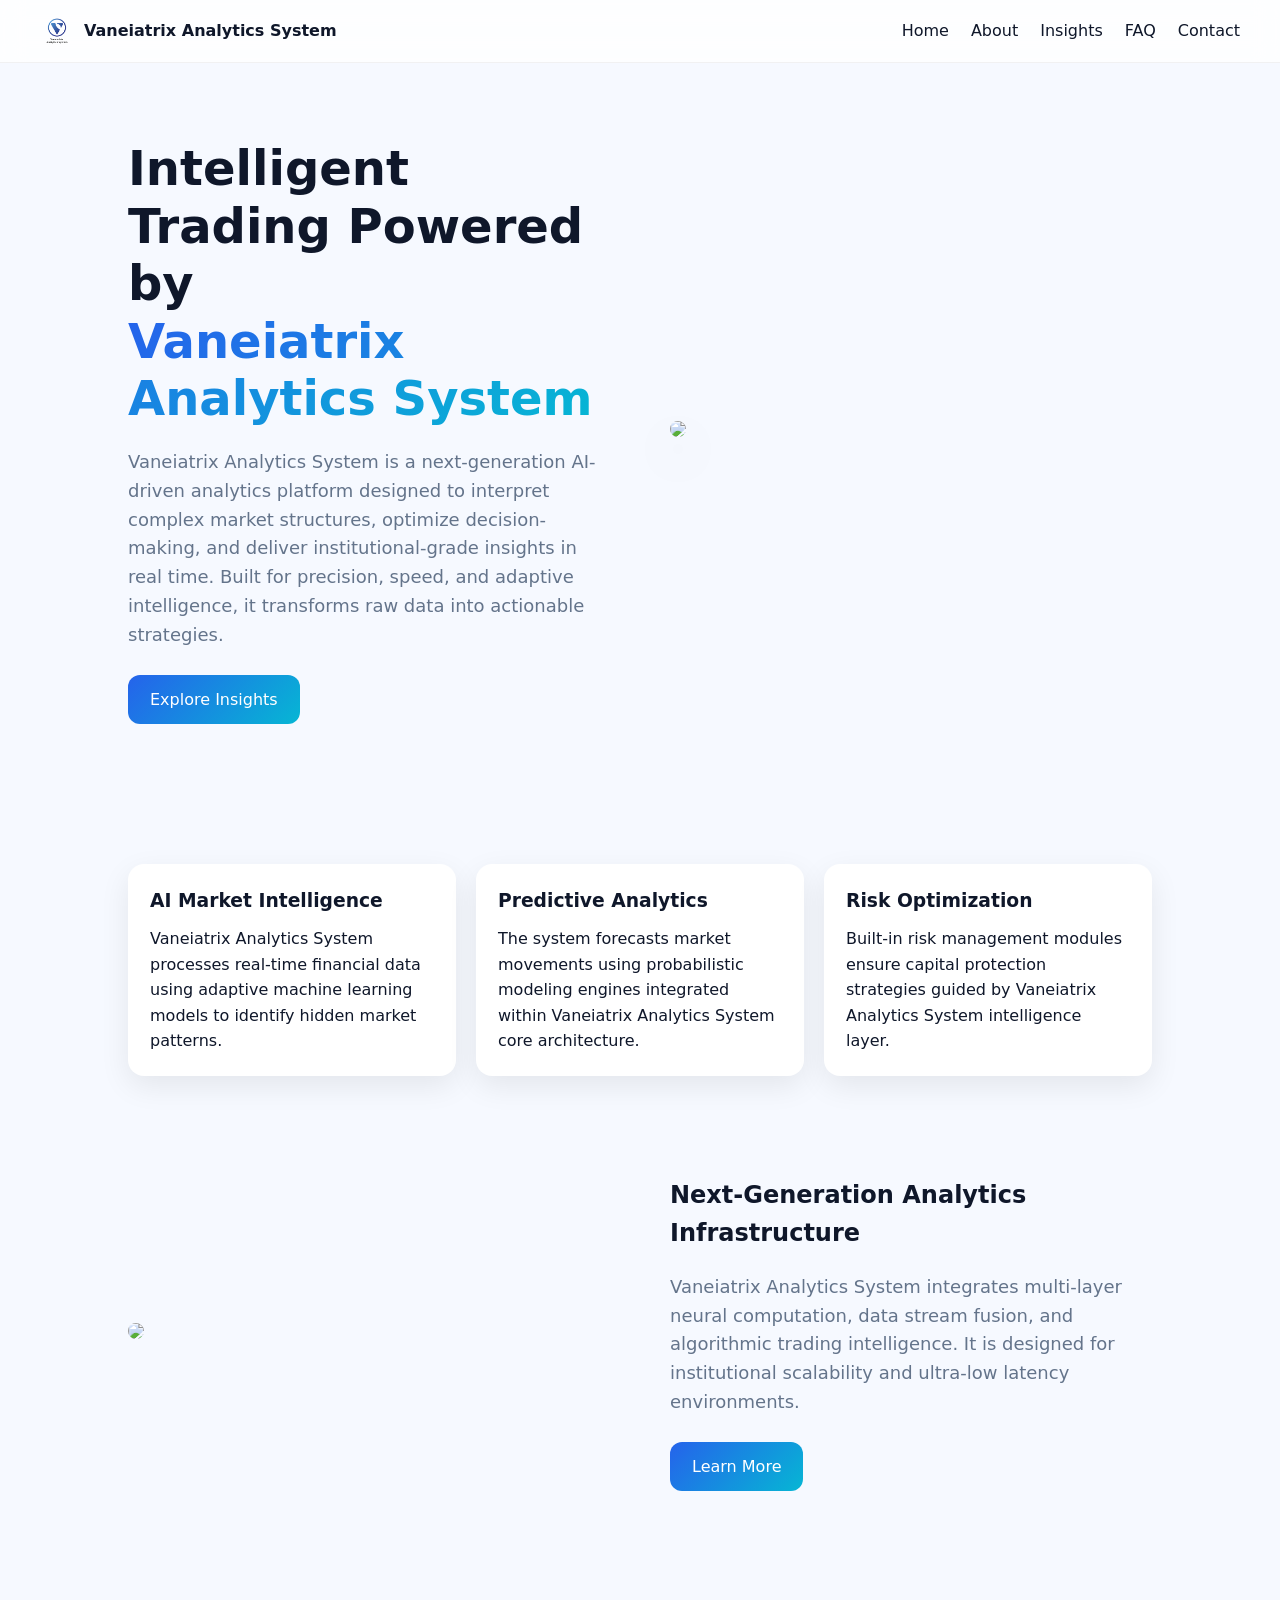
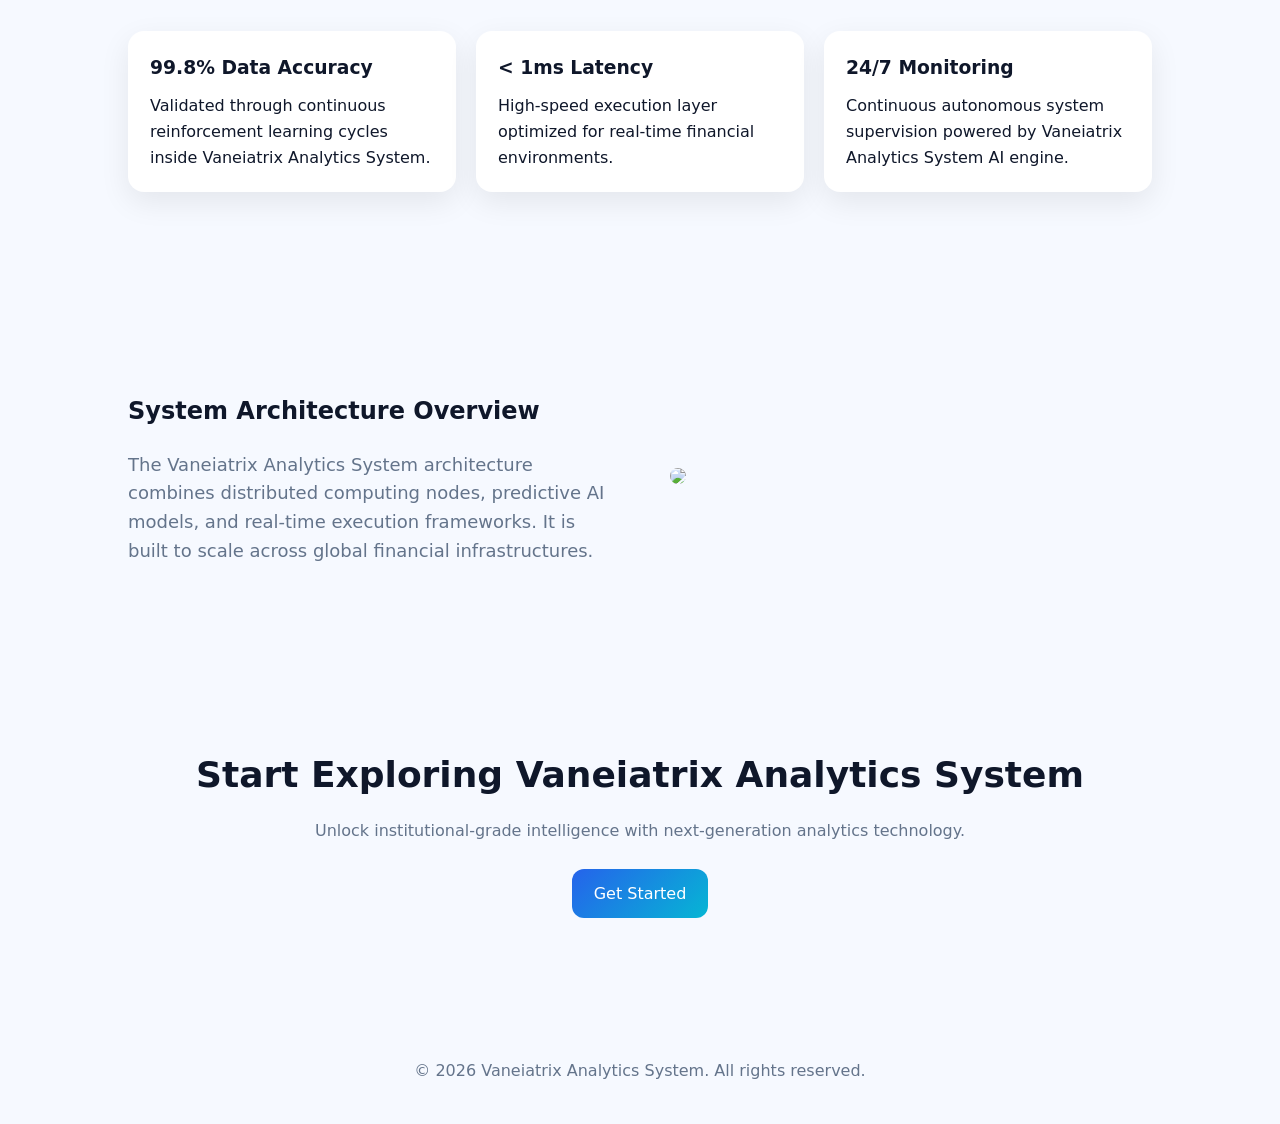
==== index.html @ b326508d "Create index.html" ====
<!DOCTYPE html>
<html lang="en">
<head>
  <meta charset="UTF-8">
  <title>Vaneiatrix Analytics System | Home</title>
  <meta name="viewport" content="width=device-width, initial-scale=1.0">
  <link rel="stylesheet" href="css/style.css">
  <script defer src="js/main.js"></script>
</head>

<body>

<!-- ================= NAVBAR ================= -->
<nav class="navbar">
  <div class="logo">
    <img src="images/logomark.png" alt="Vaneiatrix Analytics System Logo">
    <span>Vaneiatrix Analytics System</span>
  </div>

  <ul>
    <li><a href="index.html">Home</a></li>
    <li><a href="about.html">About</a></li>
    <li><a href="insights.html">Insights</a></li>
    <li><a href="faq.html">FAQ</a></li>
    <li><a href="contact.html">Contact</a></li>
  </ul>
</nav>

<!-- ================= HERO ================= -->
<section class="hero">

  <div>
    <h1>
      Intelligent Trading Powered by<br>
      <span>Vaneiatrix Analytics System</span>
    </h1>

    <p>
      Vaneiatrix Analytics System is a next-generation AI-driven analytics platform designed to interpret complex market structures, optimize decision-making, and deliver institutional-grade insights in real time.
      Built for precision, speed, and adaptive intelligence, it transforms raw data into actionable strategies.
    </p>

    <a class="btn" href="insights.html">Explore Insights</a>
  </div>

  <div>
    <img src="images/1.png" style="width:100%; border-radius:16px; box-shadow:0 20px 50px rgba(0,0,0,0.15);">
  </div>

</section>

<!-- ================= FEATURE GRID ================= -->
<section class="grid">

  <div class="card">
    <h3>AI Market Intelligence</h3>
    <p>
      Vaneiatrix Analytics System processes real-time financial data using adaptive machine learning models to identify hidden market patterns.
    </p>
  </div>

  <div class="card">
    <h3>Predictive Analytics</h3>
    <p>
      The system forecasts market movements using probabilistic modeling engines integrated within Vaneiatrix Analytics System core architecture.
    </p>
  </div>

  <div class="card">
    <h3>Risk Optimization</h3>
    <p>
      Built-in risk management modules ensure capital protection strategies guided by Vaneiatrix Analytics System intelligence layer.
    </p>
  </div>

</section>

<!-- ================= IMAGE SHOWCASE ================= -->
<section class="hero" style="padding-top:40px;">

  <div>
    <img src="images/2.png" style="width:100%; border-radius:16px;">
  </div>

  <div>
    <h2>Next-Generation Analytics Infrastructure</h2>
    <p>
      Vaneiatrix Analytics System integrates multi-layer neural computation, data stream fusion, and algorithmic trading intelligence.
      It is designed for institutional scalability and ultra-low latency environments.
    </p>

    <a class="btn" href="about.html">Learn More</a>
  </div>

</section>

<!-- ================= METRICS ================= -->
<section class="grid">

  <div class="card">
    <h3>99.8% Data Accuracy</h3>
    <p>Validated through continuous reinforcement learning cycles inside Vaneiatrix Analytics System.</p>
  </div>

  <div class="card">
    <h3>&lt; 1ms Latency</h3>
    <p>High-speed execution layer optimized for real-time financial environments.</p>
  </div>

  <div class="card">
    <h3>24/7 Monitoring</h3>
    <p>Continuous autonomous system supervision powered by Vaneiatrix Analytics System AI engine.</p>
  </div>

</section>

<!-- ================= SYSTEM IMAGE (LONG IMAGE RULE APPLIED) ================= -->
<section class="hero">

  <div>
    <h2>System Architecture Overview</h2>
    <p>
      The Vaneiatrix Analytics System architecture combines distributed computing nodes, predictive AI models, and real-time execution frameworks.
      It is built to scale across global financial infrastructures.
    </p>
  </div>

  <div>
    <!-- LONG IMAGE USED CORRECTLY (NOT BANNER) -->
    <img src="images/system1.png" style="width:100%; border-radius:16px;">
  </div>

</section>

<!-- ================= CTA ================= -->
<section style="padding:100px 10%; text-align:center;">

  <h2 style="font-size:36px;">
    Start Exploring Vaneiatrix Analytics System
  </h2>

  <p style="margin-top:15px; color:#64748b;">
    Unlock institutional-grade intelligence with next-generation analytics technology.
  </p>

  <a class="btn" href="insights.html">Get Started</a>

</section>

<!-- ================= FOOTER ================= -->
<footer style="padding:40px 10%; text-align:center; color:#64748b;">
  © 2026 Vaneiatrix Analytics System. All rights reserved.
</footer>

</body>
</html>
---- css/style.css ----
/* =========================
   Vaneiatrix Analytics System
   Global Design System
========================= */

:root {
  --bg: #f6f9ff;
  --card: #ffffff;
  --text: #0f172a;
  --muted: #64748b;

  --primary: #2563eb;
  --secondary: #06b6d4;
  --accent: #8b5cf6;

  --gradient: linear-gradient(135deg, #2563eb, #06b6d4);

  --shadow: 0 10px 30px rgba(0,0,0,0.08);
  --shadow-hover: 0 20px 50px rgba(0,0,0,0.12);

  --radius: 16px;
}

* {
  margin: 0;
  padding: 0;
  box-sizing: border-box;
  font-family: "Inter", system-ui, -apple-system, sans-serif;
}

body {
  background: var(--bg);
  color: var(--text);
  line-height: 1.6;
}

/* =========================
   NAVBAR
========================= */

.navbar {
  position: fixed;
  top: 0;
  width: 100%;
  background: rgba(255,255,255,0.8);
  backdrop-filter: blur(12px);
  display: flex;
  justify-content: space-between;
  align-items: center;
  padding: 14px 40px;
  z-index: 999;
  border-bottom: 1px solid rgba(0,0,0,0.05);
}

.navbar .logo {
  display: flex;
  align-items: center;
  gap: 10px;
  font-weight: 700;
}

.navbar .logo img {
  width: 34px;
  height: 34px;
}

.navbar ul {
  display: flex;
  gap: 22px;
  list-style: none;
}

.navbar ul li a {
  text-decoration: none;
  color: var(--text);
  font-weight: 500;
  transition: 0.3s;
}

.navbar ul li a:hover {
  color: var(--primary);
}

/* =========================
   HERO
========================= */

.hero {
  padding: 140px 10% 80px;
  display: grid;
  grid-template-columns: 1fr 1fr;
  gap: 60px;
  align-items: center;
}

.hero h1 {
  font-size: 48px;
  line-height: 1.2;
}

.hero h1 span {
  background: var(--gradient);
  -webkit-background-clip: text;
  -webkit-text-fill-color: transparent;
}

.hero p {
  margin-top: 20px;
  color: var(--muted);
  font-size: 18px;
}

.btn {
  margin-top: 25px;
  display: inline-block;
  padding: 12px 22px;
  border-radius: 12px;
  background: var(--gradient);
  color: white;
  text-decoration: none;
  transition: 0.3s;
}

.btn:hover {
  transform: translateY(-2px);
  box-shadow: var(--shadow-hover);
}

/* =========================
   CARDS
========================= */

.grid {
  display: grid;
  grid-template-columns: repeat(3, 1fr);
  gap: 20px;
  padding: 60px 10%;
}

.card {
  background: var(--card);
  padding: 22px;
  border-radius: var(--radius);
  box-shadow: var(--shadow);
  transition: 0.3s;
}

.card:hover {
  transform: translateY(-6px);
  box-shadow: var(--shadow-hover);
}

.card h3 {
  margin-bottom: 10px;
}

/* =========================
   BLOG / INSIGHTS
========================= */

.blog-container {
  padding: 120px 10%;
}

.blog-card {
  background: white;
  padding: 24px;
  margin-bottom: 20px;
  border-radius: var(--radius);
  box-shadow: var(--shadow);
  cursor: pointer;
  transition: 0.3s;
}

.blog-card:hover {
  transform: translateY(-4px);
}

.blog-content {
  display: none;
  margin-top: 20px;
  color: var(--muted);
}

.blog-card.active .blog-content {
  display: block;
}

/* =========================
   FAQ ACCORDION
========================= */

.faq-container {
  padding: 120px 10%;
}

.faq-item {
  background: white;
  margin-bottom: 12px;
  border-radius: var(--radius);
  box-shadow: var(--shadow);
  overflow: hidden;
}

.faq-question {
  padding: 18px;
  cursor: pointer;
  font-weight: 600;
  display: flex;
  justify-content: space-between;
}

.faq-answer {
  max-height: 0;
  overflow: hidden;
  transition: 0.3s ease;
  padding: 0 18px;
  color: var(--muted);
}

.faq-item.active .faq-answer {
  max-height: 200px;
  padding: 18px;
}

/* =========================
   CONTACT
========================= */

.contact {
  padding: 120px 10%;
  display: grid;
  grid-template-columns: 1fr 1fr;
  gap: 40px;
}

.contact-box {
  background: white;
  padding: 24px;
  border-radius: var(--radius);
  box-shadow: var(--shadow);
}

a {
  color: var(--primary);
}

/* =========================
   ANIMATION
========================= */

.fade-in {
  animation: fadeIn 0.8s ease forwards;
}

@keyframes fadeIn {
  from { opacity: 0; transform: translateY(10px); }
  to { opacity: 1; transform: translateY(0); }
}
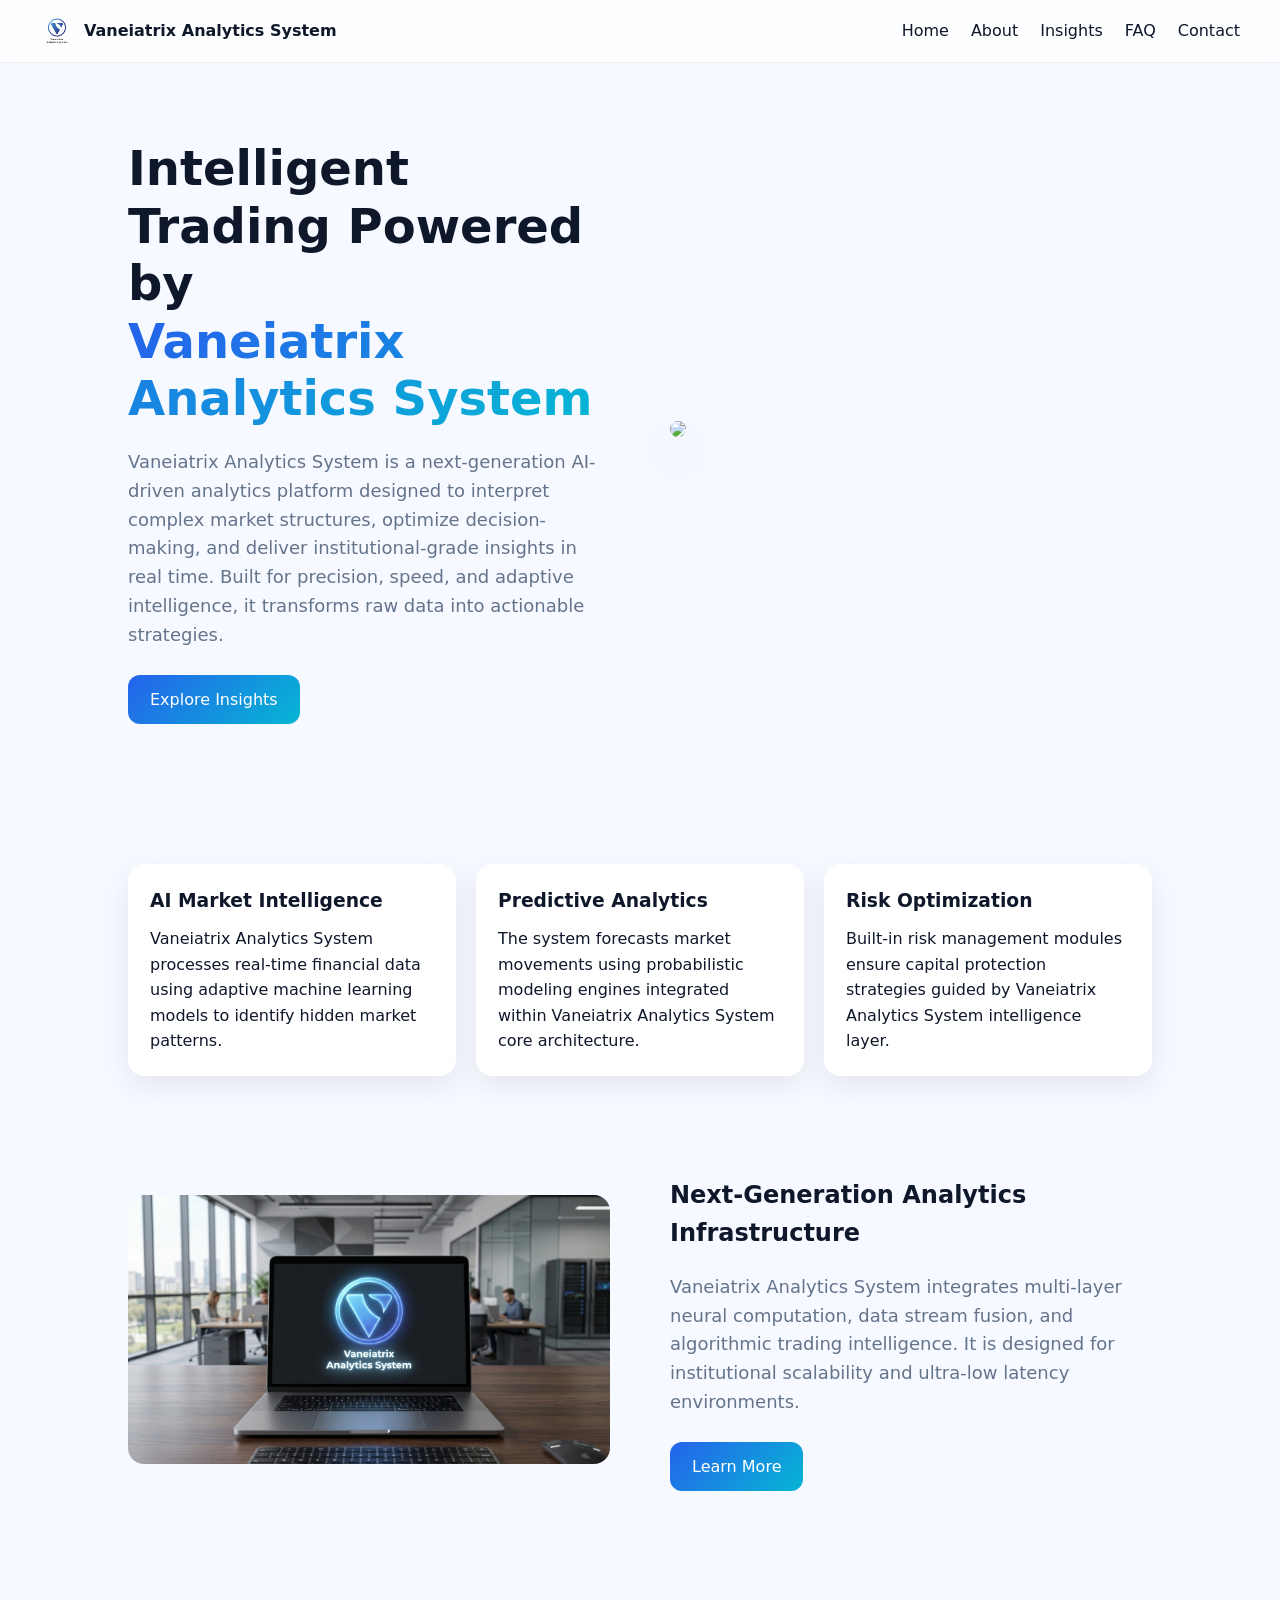
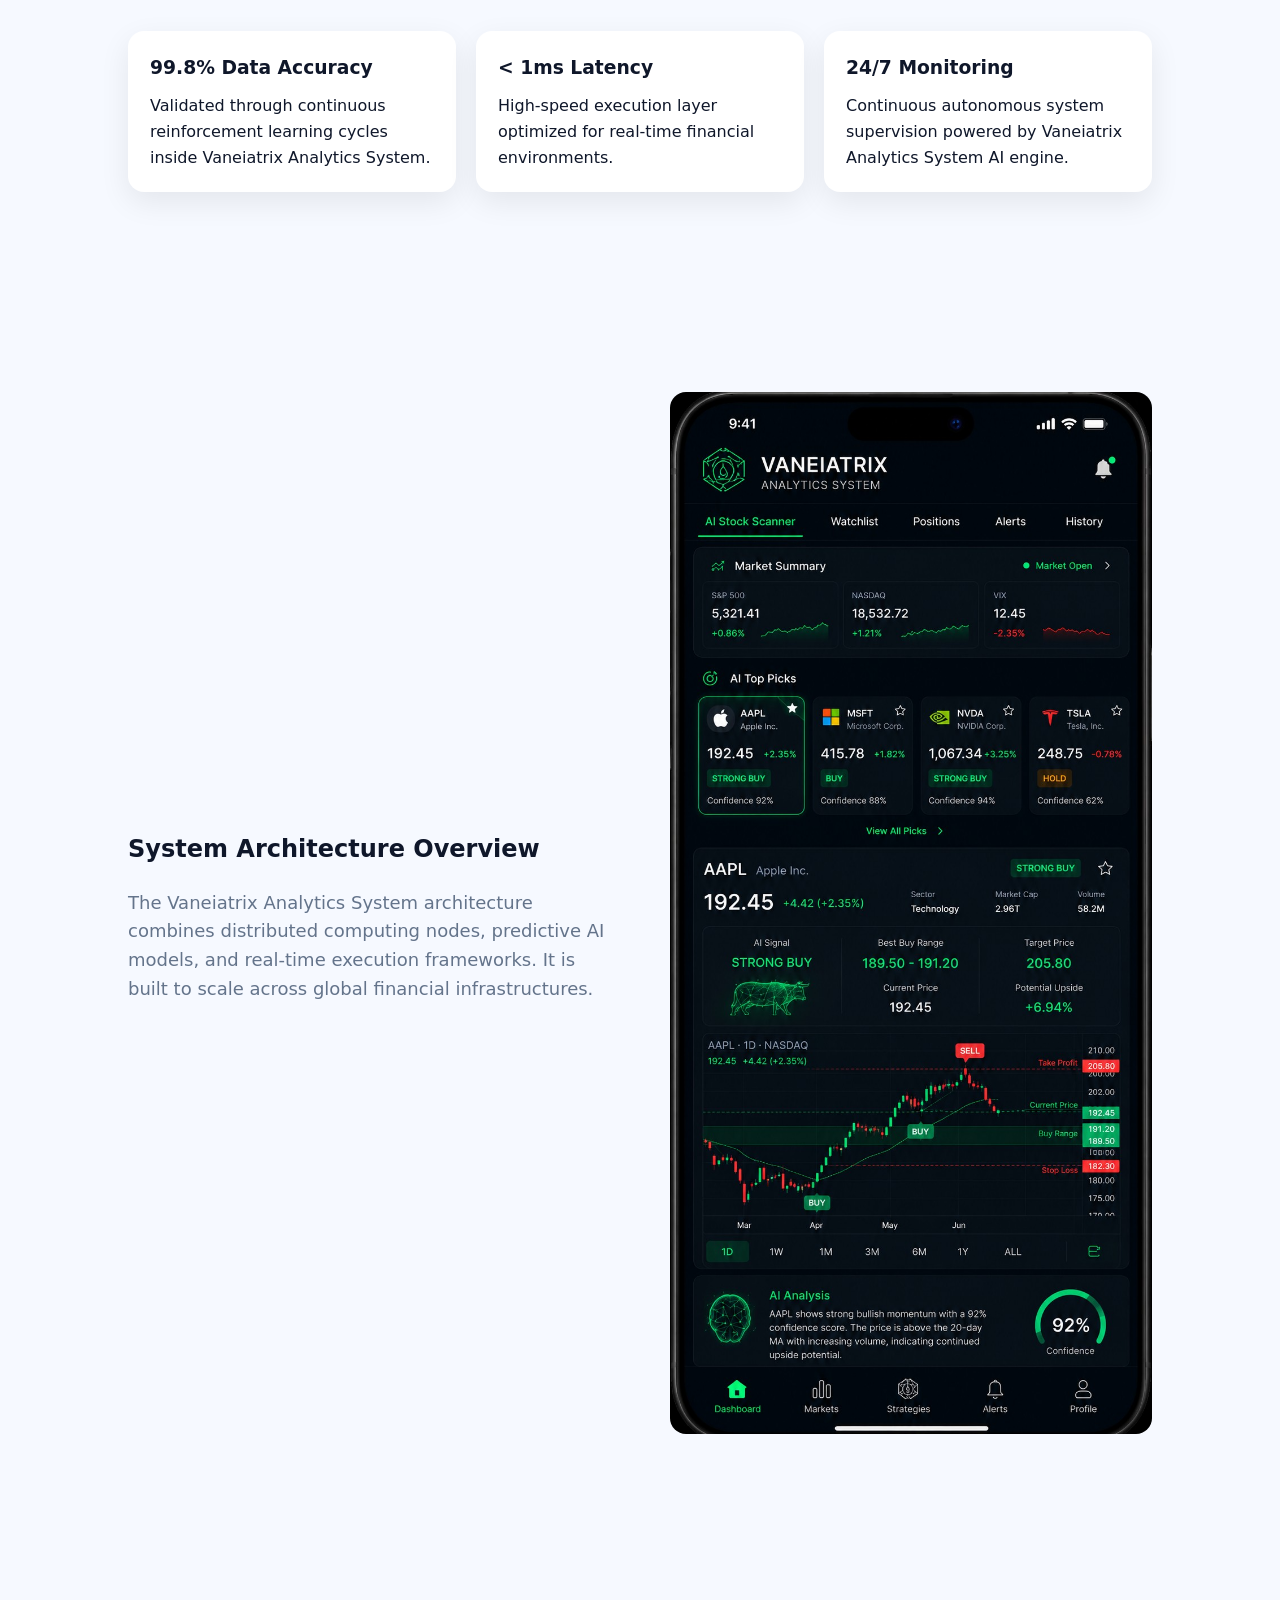
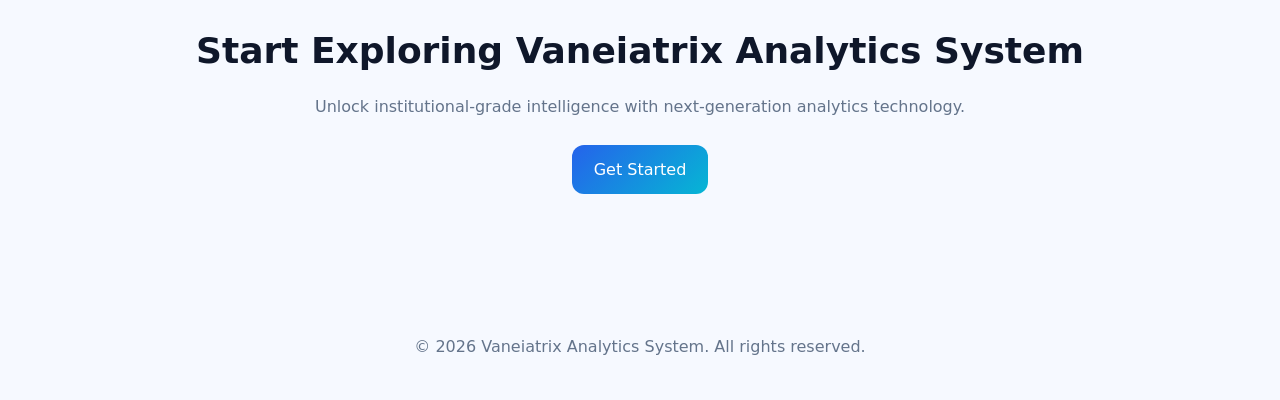
==== commit 48bec93c: "Update index.html" ====
--- a/index.html
+++ b/index.html
@@ -2,6 +2,7 @@
 <html lang="en">
 <head>
   <meta charset="UTF-8">
+  <meta name="google-site-verification" content="M2ytHx8EC4zBns7YRpCcmscYA5mCloZRdpASnTC_vy0" />
   <title>Vaneiatrix Analytics System | Home</title>
   <meta name="viewport" content="width=device-width, initial-scale=1.0">
   <link rel="stylesheet" href="css/style.css">
